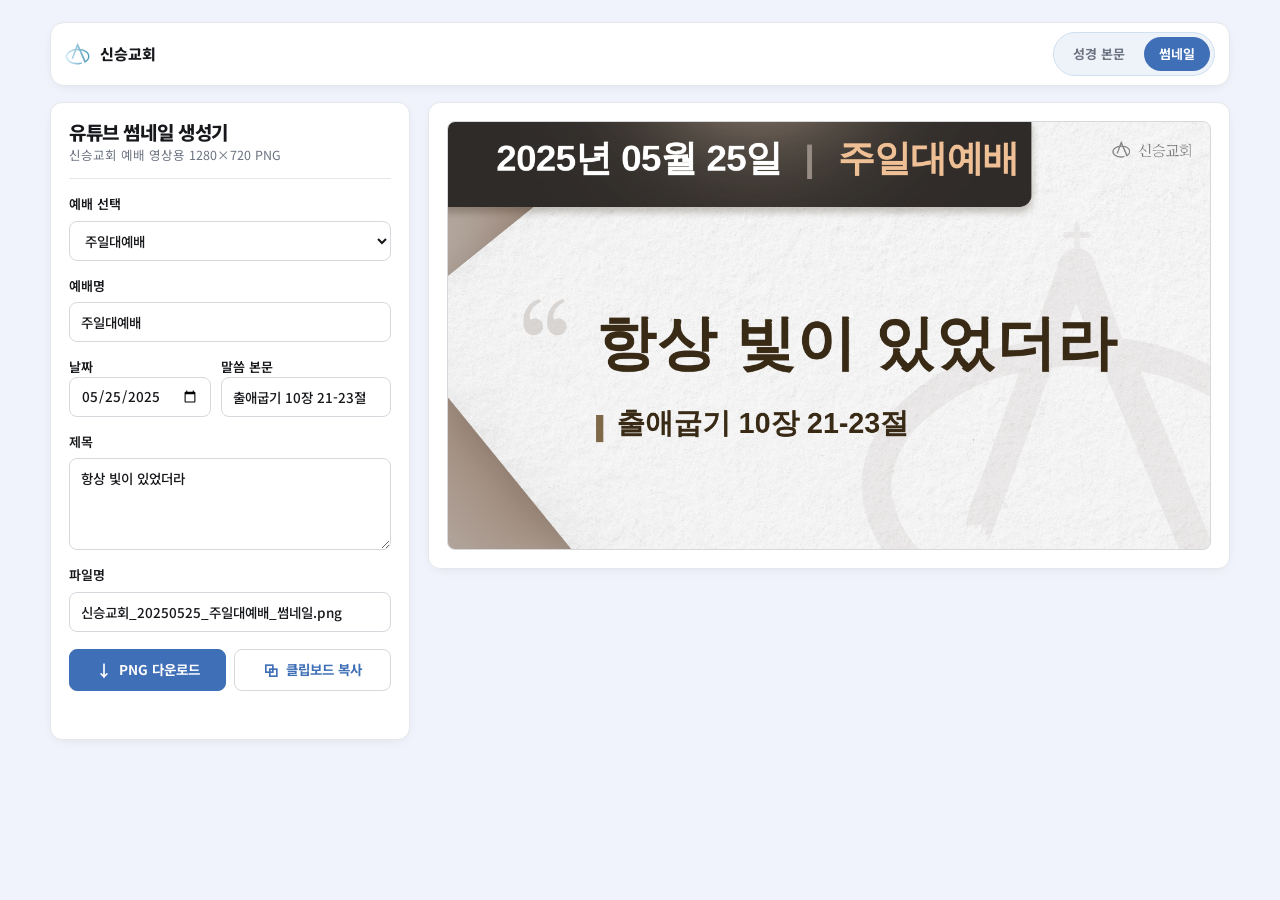
==== thumbnail.html @ ce7e764f "v3.2: 유튜브 썸네일 생성기 추가 + 공통 상단 탭 내비 / 디자인 통일 - 썸네일 생성기(thumbnail.html/css/js) 추가: 예배별 배경에 제목·본문·날짜를   " ====
<!DOCTYPE html>
<html lang="ko">
<head>
<meta charset="UTF-8"/>
<meta name="viewport" content="width=device-width, initial-scale=1.0"/>
<title>유튜브 썸네일 생성기 · 신승교회</title>
<link rel="preconnect" href="https://fonts.googleapis.com"/>
<link rel="preconnect" href="https://fonts.gstatic.com" crossorigin/>
<link href="https://fonts.googleapis.com/css2?family=Noto+Sans+KR:wght@400;500;600;700;800;900&display=swap" rel="stylesheet"/>
<link rel="stylesheet" href="thumbnail.css"/>
<link rel="stylesheet" href="nav.css"/>
</head>
<body>
<nav class="site-nav" aria-label="도구 전환">
  <div class="site-nav-inner">
    <a class="site-brand" href="index.html"><img src="assets/logo.png" alt=""/><span>신승교회</span></a>
    <div class="site-tabs">
      <a class="site-tab" href="index.html">성경 본문</a>
      <a class="site-tab is-active" href="thumbnail.html" aria-current="page">썸네일</a>
    </div>
  </div>
</nav>
<main class="thumb-app">
  <section class="control-panel" aria-labelledby="toolTitle">
    <header class="tool-head">
      <h1 id="toolTitle">유튜브 썸네일 생성기</h1>
      <p>신승교회 예배 영상용 1280×720 PNG</p>
    </header>

    <div class="field">
      <label for="servicePreset">예배 선택</label>
      <select id="servicePreset">
        <option value="sunday">주일대예배</option>
        <option value="evening">주일저녁예배</option>
        <option value="samil">삼일예배</option>
      </select>
    </div>

    <div class="field">
      <label for="serviceName">예배명</label>
      <input id="serviceName" type="text" value="주일대예배"/>
    </div>

    <div class="field two-col">
      <div>
        <label for="dateInput">날짜</label>
        <input id="dateInput" type="date" value="2025-05-25"/>
      </div>
      <div>
        <label for="referenceInput">말씀 본문</label>
        <input id="referenceInput" type="text" value="출애굽기 10장 21-23절"/>
      </div>
    </div>

    <div class="field">
      <label for="titleInput">제목</label>
      <textarea id="titleInput" rows="3">항상 빛이 있었더라</textarea>
    </div>

    <div class="field">
      <label for="fileNameInput">파일명</label>
      <input id="fileNameInput" type="text" value="신승교회_주일대예배_썸네일.png"/>
    </div>

    <div class="actions">
      <button class="btn primary" id="downloadBtn" type="button">
        <span aria-hidden="true">↓</span>
        PNG 다운로드
      </button>
      <button class="btn secondary" id="copyBtn" type="button">
        <span aria-hidden="true">⧉</span>
        클립보드 복사
      </button>
    </div>
    <p class="status" id="status" role="status" aria-live="polite"></p>
  </section>

  <section class="preview-panel" aria-label="썸네일 미리보기">
    <div class="canvas-shell">
      <canvas id="thumbCanvas" width="1280" height="720"></canvas>
    </div>
  </section>
</main>

<script src="thumbnail.js"></script>
</body>
</html>
---- thumbnail.css ----
/* ============================================================
   유튜브 썸네일 생성기 — 도구 화면 스타일
   본문 생성기(v3.1)와 동일한 디자인 토큰으로 통일.
   ※ 캔버스에 그려지는 썸네일 결과물은 thumbnail.js가 담당(여기 무관).
   ============================================================ */
:root {
  --font: 'Noto Sans KR', system-ui, -apple-system, 'Apple SD Gothic Neo', sans-serif;
  --page-bg: #f0f3fc;          /* 파스텔 블루 면 (본문 도구 v3.1과 동일 톤) */
  --card-bg: #ffffff;
  --ink: #17181b;
  --muted: #6b7280;
  --faint: #9aa1ab;
  --line: #e6e7ea;
  --field-bg: #ffffff;
  --field-border: #d6d8dd;
  --accent: #3f6fb6;
  --accent-hover: #355f9d;
  --accent-soft: #eef3fa;
  --accent-line: #cfe0f1;
  --success: #2f8f5b;
  --warn: #b45309;
  --radius-card: 12px;
  --radius-md: 8px;
  --radius-sm: 6px;
}

/* 캔버스 렌더 전용 폰트 (UI 폰트 아님) */
@font-face { font-family: 'Paperlogy'; src: url('assets/fonts/Paperlogy-7Bold.ttf') format('truetype'); font-weight: 700; font-style: normal; font-display: swap; }
@font-face { font-family: 'SUIT'; src: url('assets/fonts/SUIT-Bold.woff2') format('woff2'); font-weight: 700; font-style: normal; font-display: swap; }
@font-face { font-family: 'SUIT'; src: url('assets/fonts/SUIT-SemiBold.woff2') format('woff2'); font-weight: 600; font-style: normal; font-display: swap; }

* { box-sizing: border-box; }
html, body { margin: 0; }
body {
  font-family: var(--font);
  background: var(--page-bg);
  color: var(--ink);
  -webkit-font-smoothing: antialiased;
  text-rendering: optimizeLegibility;
  line-height: 1.5;
  min-height: 100vh;
  padding: 22px 0 40px;
}

/* 상단 내비 가로폭 (색/형태는 nav.css) */
.site-nav { width: min(1180px, calc(100vw - 32px)); }

.thumb-app {
  width: min(1180px, calc(100vw - 32px));
  margin: 0 auto;
  display: grid;
  grid-template-columns: 360px minmax(0, 1fr);
  gap: 18px;
  align-items: start;
}

.control-panel,
.preview-panel {
  background: var(--card-bg);
  border: 1px solid var(--line);
  border-radius: var(--radius-card);
  box-shadow: 0 3px 14px -6px rgba(20, 24, 33, .12);
}
.control-panel { padding: 18px; display: flex; flex-direction: column; gap: 15px; }

.tool-head {
  display: flex;
  flex-direction: column;
  gap: 3px;
  padding-bottom: 13px;
  border-bottom: 1px solid var(--line);
}
.tool-head h1 { margin: 0; font-size: 19px; line-height: 1.2; font-weight: 800; letter-spacing: -.02em; }
.tool-head p { margin: 0; font-size: 12.5px; color: var(--muted); }

.field { display: flex; flex-direction: column; gap: 7px; }
.two-col { display: grid; grid-template-columns: 1fr 1.2fr; gap: 10px; }
.two-col > div { min-width: 0; }
label { display: block; font-size: 13px; font-weight: 600; color: var(--ink); }

input,
select,
textarea {
  width: 100%;
  border: 1px solid var(--field-border);
  border-radius: var(--radius-md);
  background: var(--field-bg);
  color: var(--ink);
  font: 500 13.5px/1.45 var(--font);
  outline: none;
  transition: border-color .14s, box-shadow .14s;
}
input,
select { height: 40px; padding: 0 11px; }
textarea { min-height: 92px; resize: vertical; padding: 10px 11px; }
input:focus,
select:focus,
textarea:focus {
  border-color: var(--accent);
  box-shadow: 0 0 0 3px color-mix(in srgb, var(--accent) 16%, transparent);
}

.actions { display: grid; grid-template-columns: 1fr 1fr; gap: 8px; padding-top: 2px; }
.btn {
  height: 42px;
  border-radius: var(--radius-md);
  border: 1px solid transparent;
  font: 700 13.5px/1 var(--font);
  cursor: pointer;
  display: inline-flex;
  align-items: center;
  justify-content: center;
  gap: 7px;
  transition: background .14s, border-color .14s, color .14s, transform .08s;
}
.btn:active { transform: translateY(1px); }
.btn span { font-size: 16px; line-height: 1; }
.btn.primary { background: var(--accent); color: #fff; border-color: var(--accent); }
.btn.primary:hover { background: var(--accent-hover); border-color: var(--accent-hover); }
.btn.secondary { background: var(--card-bg); color: var(--accent); border-color: var(--field-border); }
.btn.secondary:hover { border-color: var(--accent); background: var(--accent-soft); }

.status { min-height: 18px; margin: -3px 0 0; font-size: 12px; color: var(--muted); }
.status.ok { color: var(--success); }
.status.warn { color: var(--warn); }

.preview-panel { padding: 18px; }
.canvas-shell {
  width: 100%;
  aspect-ratio: 16 / 9;
  overflow: hidden;
  border: 1px solid var(--field-border);
  border-radius: var(--radius-md);
  background: #e5e7eb;
}
canvas { display: block; width: 100%; height: 100%; }

@media (max-width: 920px) {
  .thumb-app { grid-template-columns: 1fr; width: min(720px, calc(100vw - 24px)); }
  .site-nav { width: min(720px, calc(100vw - 24px)); }
}

@media (max-width: 560px) {
  .control-panel,
  .preview-panel { padding: 14px; }
  .two-col,
  .actions { grid-template-columns: 1fr; }
}
---- nav.css ----
/* ============================================================
   공통 상단 내비 — 두 도구(성경 본문 / 썸네일) 전환
   index.html, thumbnail.html이 함께 link 합니다.
   색/토큰은 각 페이지 CSS(:root)에서 가져옵니다(없으면 fallback).
   가로폭은 페이지별로 .site-nav에 지정(index=980 / thumbnail=1180).
   ============================================================ */
.site-nav {
  margin: 0 auto 16px;
  background: var(--card-bg, #fff);
  border: 1px solid var(--line, #e6e7ea);
  border-radius: 14px;
  box-shadow: 0 3px 14px -6px rgba(20, 24, 33, .12);
}
.site-nav-inner {
  display: flex;
  align-items: center;
  gap: 14px;
  padding: 9px 14px;
}
.site-brand {
  display: inline-flex;
  align-items: center;
  gap: 9px;
  text-decoration: none;
  color: var(--ink, #17181b);
  font-weight: 800;
  font-size: 15px;
  letter-spacing: -.01em;
  white-space: nowrap;
}
.site-brand img { width: 26px; height: 26px; object-fit: contain; flex: none; }

.site-tabs {
  margin-left: auto;
  display: inline-flex;
  gap: 4px;
  background: var(--accent-soft, #eef3fa);
  border: 1px solid var(--accent-line, #cfe0f1);
  padding: 4px;
  border-radius: 999px;
}
.site-tab {
  text-decoration: none;
  font-size: 13px;
  font-weight: 700;
  color: var(--muted, #6b7280);
  padding: 7px 15px;
  border-radius: 999px;
  transition: background .14s, color .14s;
  white-space: nowrap;
}
.site-tab:hover { color: var(--accent, #3f6fb6); }
.site-tab.is-active { background: var(--accent, #3f6fb6); color: #fff; }

@media (max-width: 560px) {
  .site-brand span { display: none; }      /* 좁은 화면: 로고만, 탭 우선 */
  .site-tab { padding: 7px 12px; }
}
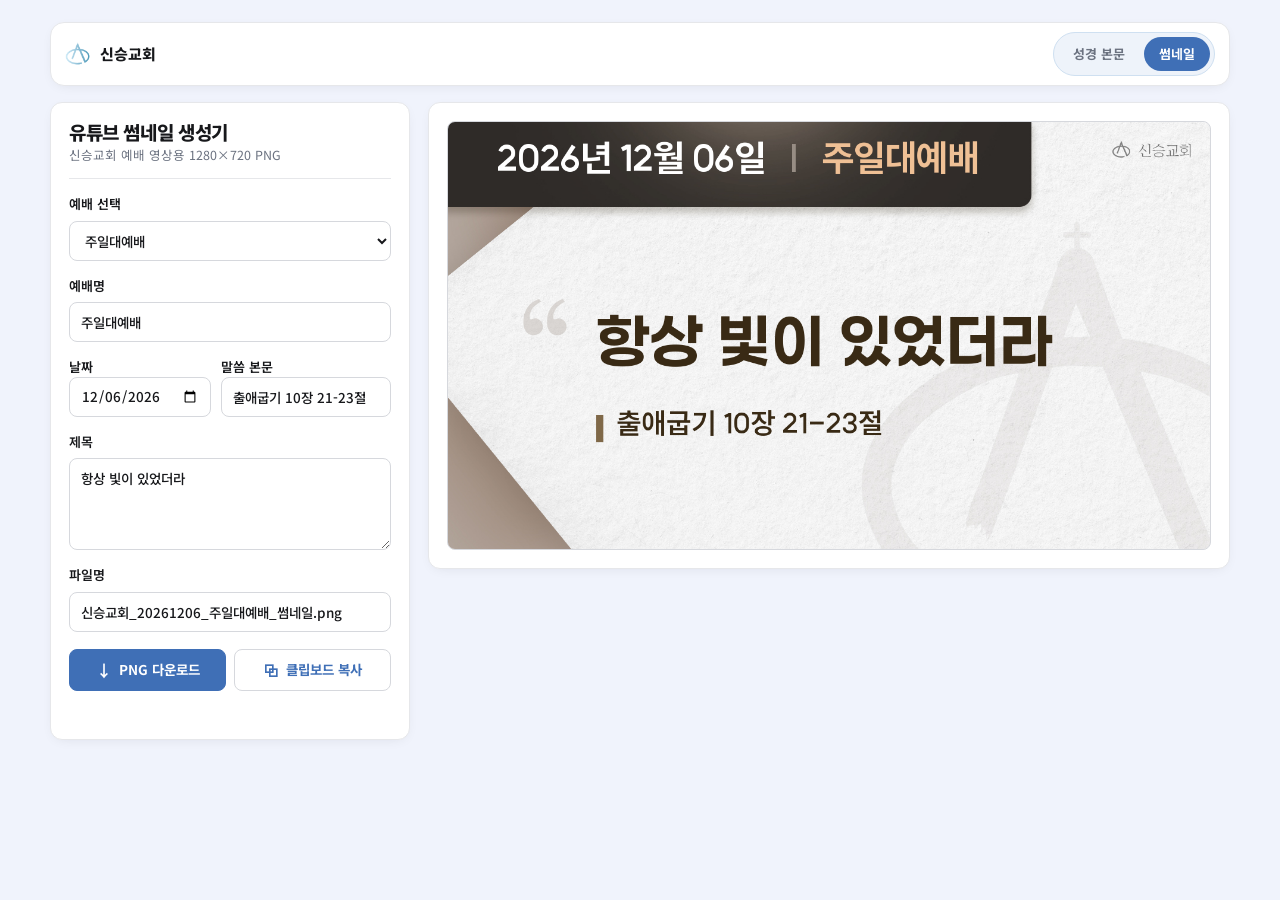
==== commit 326b60a9: "썸네일: 폰트 안전 로드 + 예배 선택 유지 + 날짜 오늘 기본값 - 캔버스 전용 폰트(Paperlogy/SUIT)를 렌더 전 document.fonts.load로 명시   로드 " ====
--- a/thumbnail.html
+++ b/thumbnail.html
@@ -44,7 +44,7 @@
     <div class="field two-col">
       <div>
         <label for="dateInput">날짜</label>
-        <input id="dateInput" type="date" value="2025-05-25"/>
+        <input id="dateInput" type="date"/>
       </div>
       <div>
         <label for="referenceInput">말씀 본문</label>
